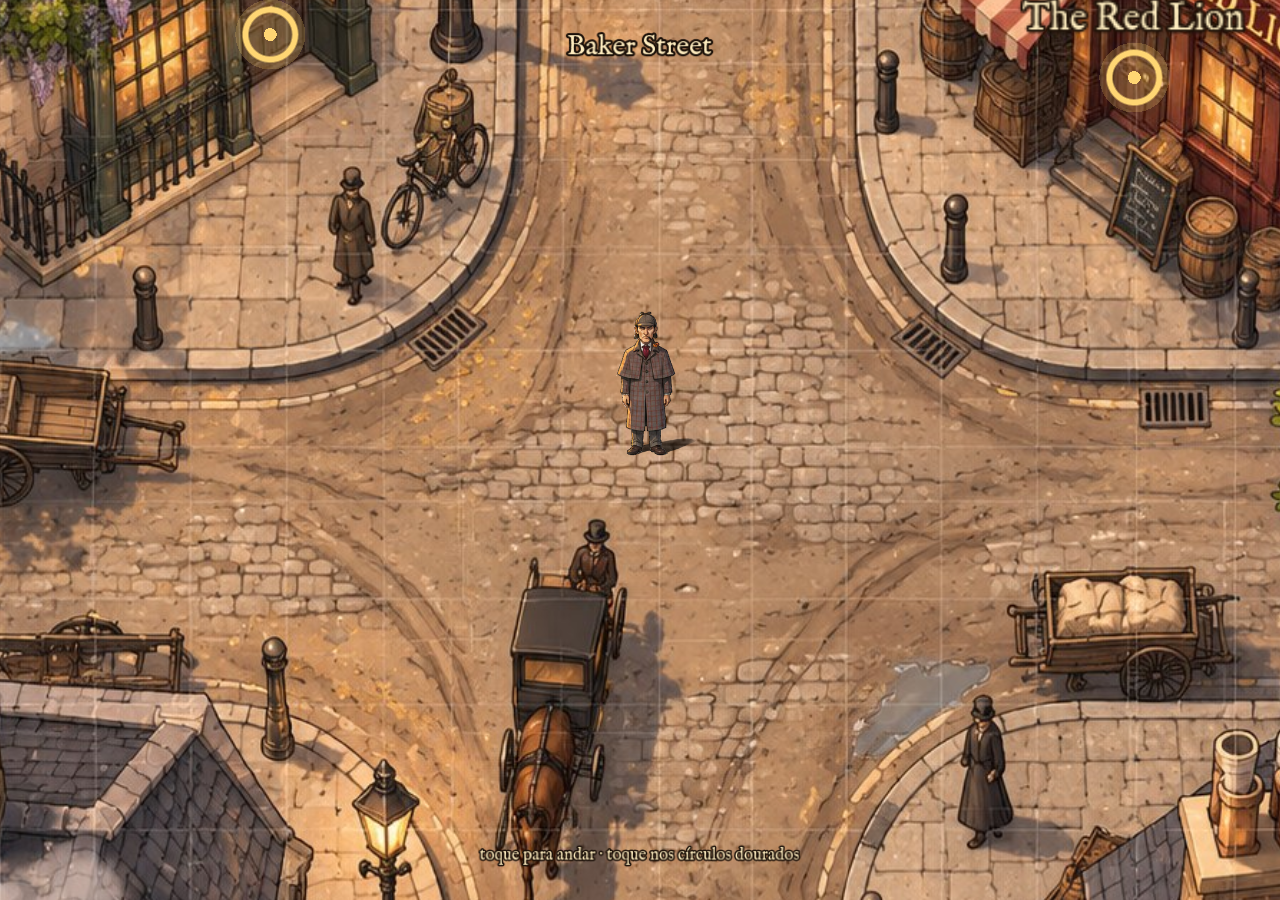
==== prototipo/godot/index.html @ 5f7d4173 "Primeiro protótipo no Godot 4.3: Holmes andando por Baker Street, Whitehall e Scotland Yard (toque p" ====
<!DOCTYPE html>
<html lang="en">
	<head>
		<meta charset="utf-8">
		<meta name="viewport" content="width=device-width, user-scalable=no, initial-scale=1.0">
		<title>Sherlock Holmes - Londres 1895</title>
		<style>
html, body, #canvas {
	margin: 0;
	padding: 0;
	border: 0;
}

body {
	color: white;
	background-color: black;
	overflow: hidden;
	touch-action: none;
}

#canvas {
	display: block;
}

#canvas:focus {
	outline: none;
}

#status, #status-splash, #status-progress {
	position: absolute;
	left: 0;
	right: 0;
}

#status, #status-splash {
	top: 0;
	bottom: 0;
}

#status {
	background-color: #242424;
	display: flex;
	flex-direction: column;
	justify-content: center;
	align-items: center;
	visibility: hidden;
}

#status-splash {
	max-height: 100%;
	max-width: 100%;
	margin: auto;
}

#status-progress, #status-notice {
	display: none;
}

#status-progress {
	bottom: 10%;
	width: 50%;
	margin: 0 auto;
}

#status-notice {
	background-color: #5b3943;
	border-radius: 0.5rem;
	border: 1px solid #9b3943;
	color: #e0e0e0;
	font-family: 'Noto Sans', 'Droid Sans', Arial, sans-serif;
	line-height: 1.3;
	margin: 0 2rem;
	overflow: hidden;
	padding: 1rem;
	text-align: center;
	z-index: 1;
}
		</style>
		<link id="-gd-engine-icon" rel="icon" type="image/png" href="index.icon.png" />
<link rel="apple-touch-icon" href="index.apple-touch-icon.png"/>
<meta name="apple-mobile-web-app-capable" content="yes">
	</head>
	<body>
		<canvas id="canvas">
			Your browser does not support the canvas tag.
		</canvas>

		<noscript>
			Your browser does not support JavaScript.
		</noscript>

		<div id="status">
			<img id="status-splash" src="index.png" alt="">
			<progress id="status-progress"></progress>
			<div id="status-notice"></div>
		</div>

		<script src="index.js"></script>
		<script>
const GODOT_CONFIG = {"args":[],"canvasResizePolicy":2,"ensureCrossOriginIsolationHeaders":true,"executable":"index","experimentalVK":false,"fileSizes":{"index.pck":5248800,"index.wasm":35376909},"focusCanvas":true,"gdextensionLibs":[]};
const GODOT_THREADS_ENABLED = false;
const engine = new Engine(GODOT_CONFIG);

(function () {
	const statusOverlay = document.getElementById('status');
	const statusProgress = document.getElementById('status-progress');
	const statusNotice = document.getElementById('status-notice');

	let initializing = true;
	let statusMode = '';

	function setStatusMode(mode) {
		if (statusMode === mode || !initializing) {
			return;
		}
		if (mode === 'hidden') {
			statusOverlay.remove();
			initializing = false;
			return;
		}
		statusOverlay.style.visibility = 'visible';
		statusProgress.style.display = mode === 'progress' ? 'block' : 'none';
		statusNotice.style.display = mode === 'notice' ? 'block' : 'none';
		statusMode = mode;
	}

	function setStatusNotice(text) {
		while (statusNotice.lastChild) {
			statusNotice.removeChild(statusNotice.lastChild);
		}
		const lines = text.split('\n');
		lines.forEach((line) => {
			statusNotice.appendChild(document.createTextNode(line));
			statusNotice.appendChild(document.createElement('br'));
		});
	}

	function displayFailureNotice(err) {
		console.error(err);
		if (err instanceof Error) {
			setStatusNotice(err.message);
		} else if (typeof err === 'string') {
			setStatusNotice(err);
		} else {
			setStatusNotice('An unknown error occured');
		}
		setStatusMode('notice');
		initializing = false;
	}

	const missing = Engine.getMissingFeatures({
		threads: GODOT_THREADS_ENABLED,
	});

	if (missing.length !== 0) {
		if (GODOT_CONFIG['serviceWorker'] && GODOT_CONFIG['ensureCrossOriginIsolationHeaders'] && 'serviceWorker' in navigator) {
			// There's a chance that installing the service worker would fix the issue
			Promise.race([
				navigator.serviceWorker.getRegistration().then((registration) => {
					if (registration != null) {
						return Promise.reject(new Error('Service worker already exists.'));
					}
					return registration;
				}).then(() => engine.installServiceWorker()),
				// For some reason, `getRegistration()` can stall
				new Promise((resolve) => {
					setTimeout(() => resolve(), 2000);
				}),
			]).catch((err) => {
				console.error('Error while registering service worker:', err);
			}).then(() => {
				window.location.reload();
			});
		} else {
			// Display the message as usual
			const missingMsg = 'Error\nThe following features required to run Godot projects on the Web are missing:\n';
			displayFailureNotice(missingMsg + missing.join('\n'));
		}
	} else {
		setStatusMode('progress');
		engine.startGame({
			'onProgress': function (current, total) {
				if (current > 0 && total > 0) {
					statusProgress.value = current;
					statusProgress.max = total;
				} else {
					statusProgress.removeAttribute('value');
					statusProgress.removeAttribute('max');
				}
			},
		}).then(() => {
			setStatusMode('hidden');
		}, displayFailureNotice);
	}
}());
		</script>
	</body>
</html>
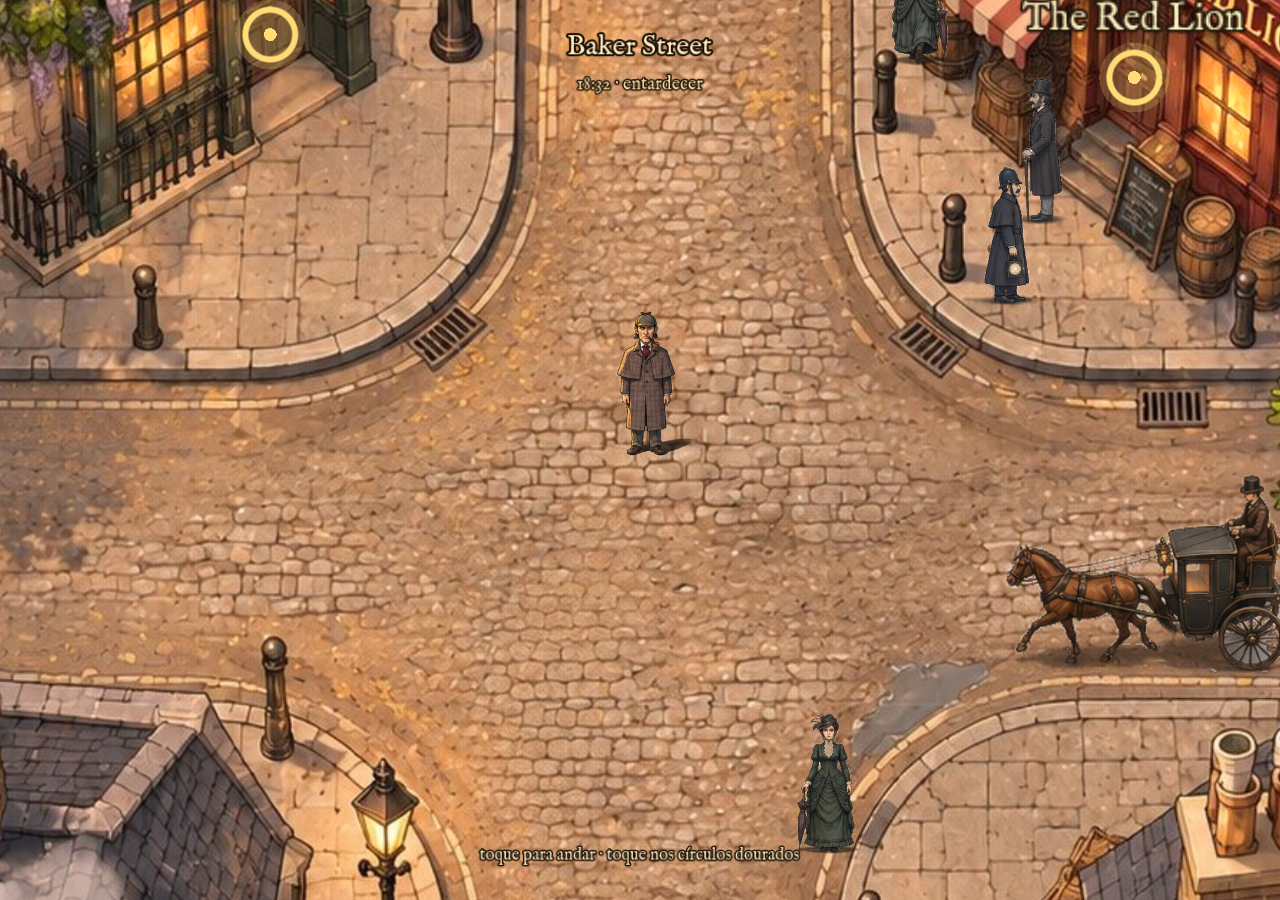
==== commit 5fb34d15: "Protótipo Godot: ruas com vida (pedestres, carruagens, anoitecer, lampiões, árvores ao vento, fumaça" ====
--- a/prototipo/godot/index.html
+++ b/prototipo/godot/index.html
@@ -97,7 +97,7 @@
 
 		<script src="index.js"></script>
 		<script>
-const GODOT_CONFIG = {"args":[],"canvasResizePolicy":2,"ensureCrossOriginIsolationHeaders":true,"executable":"index","experimentalVK":false,"fileSizes":{"index.pck":5248800,"index.wasm":35376909},"focusCanvas":true,"gdextensionLibs":[]};
+const GODOT_CONFIG = {"args":[],"canvasResizePolicy":2,"ensureCrossOriginIsolationHeaders":true,"executable":"index","experimentalVK":false,"fileSizes":{"index.pck":9853616,"index.wasm":35376909},"focusCanvas":true,"gdextensionLibs":[]};
 const GODOT_THREADS_ENABLED = false;
 const engine = new Engine(GODOT_CONFIG);
 
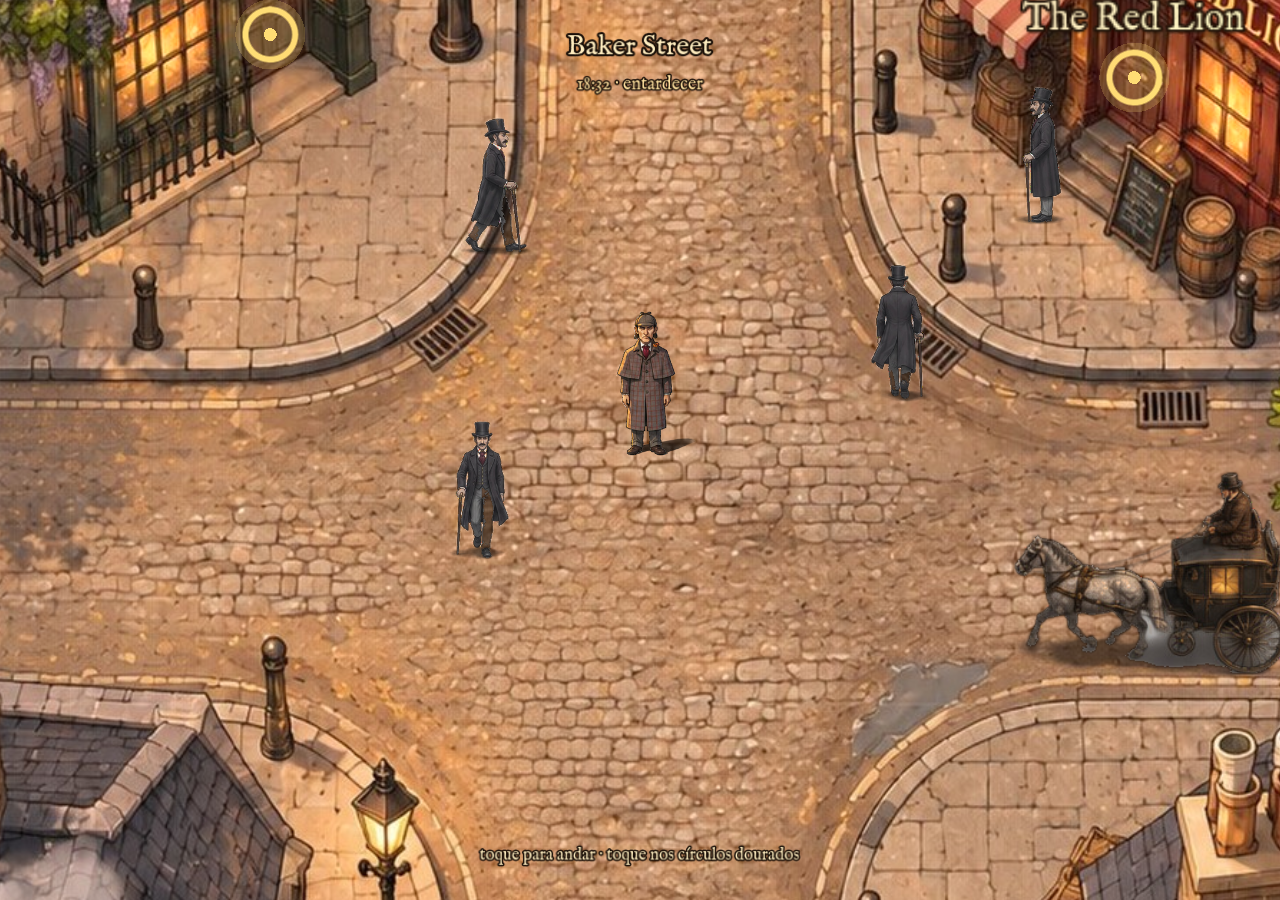
==== commit 34330714: "Protótipo Godot: passada do Holmes e objetos na frente de quem passa atrás O Holmes balança o corpo " ====
--- a/prototipo/godot/index.html
+++ b/prototipo/godot/index.html
@@ -97,7 +97,7 @@
 
 		<script src="index.js"></script>
 		<script>
-const GODOT_CONFIG = {"args":[],"canvasResizePolicy":2,"ensureCrossOriginIsolationHeaders":true,"executable":"index","experimentalVK":false,"fileSizes":{"index.pck":9853616,"index.wasm":35376909},"focusCanvas":true,"gdextensionLibs":[]};
+const GODOT_CONFIG = {"args":[],"canvasResizePolicy":2,"ensureCrossOriginIsolationHeaders":true,"executable":"index","experimentalVK":false,"fileSizes":{"index.pck":10688928,"index.wasm":35376909},"focusCanvas":true,"gdextensionLibs":[]};
 const GODOT_THREADS_ENABLED = false;
 const engine = new Engine(GODOT_CONFIG);
 
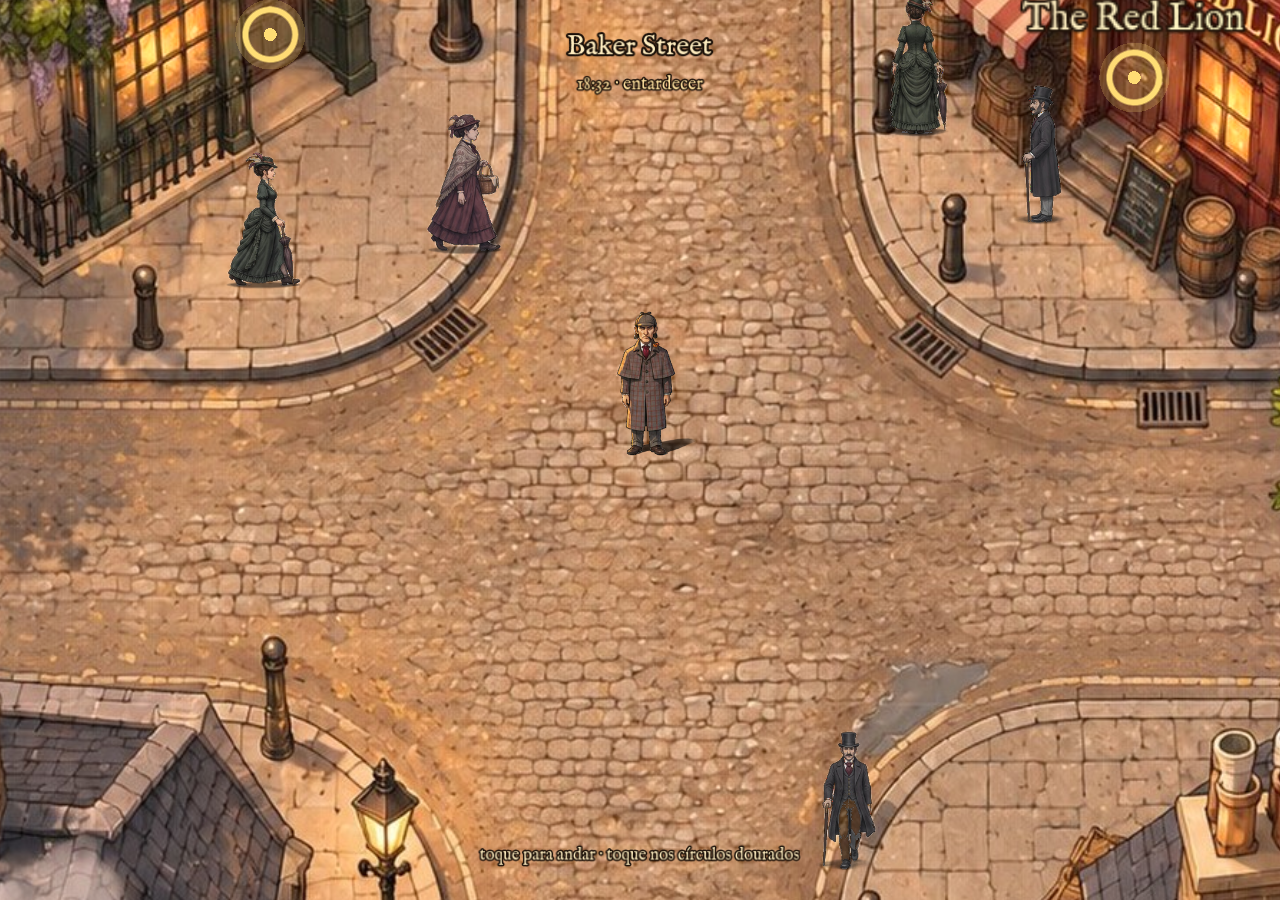
==== commit 066596ba: "Protótipo Godot: carruagens subindo a rua e nova passada do Holmes de frente Folhas novas (GPT Image" ====
--- a/prototipo/godot/index.html
+++ b/prototipo/godot/index.html
@@ -97,7 +97,7 @@
 
 		<script src="index.js"></script>
 		<script>
-const GODOT_CONFIG = {"args":[],"canvasResizePolicy":2,"ensureCrossOriginIsolationHeaders":true,"executable":"index","experimentalVK":false,"fileSizes":{"index.pck":10688928,"index.wasm":35376909},"focusCanvas":true,"gdextensionLibs":[]};
+const GODOT_CONFIG = {"args":[],"canvasResizePolicy":2,"ensureCrossOriginIsolationHeaders":true,"executable":"index","experimentalVK":false,"fileSizes":{"index.pck":11479392,"index.wasm":35376909},"focusCanvas":true,"gdextensionLibs":[]};
 const GODOT_THREADS_ENABLED = false;
 const engine = new Engine(GODOT_CONFIG);
 
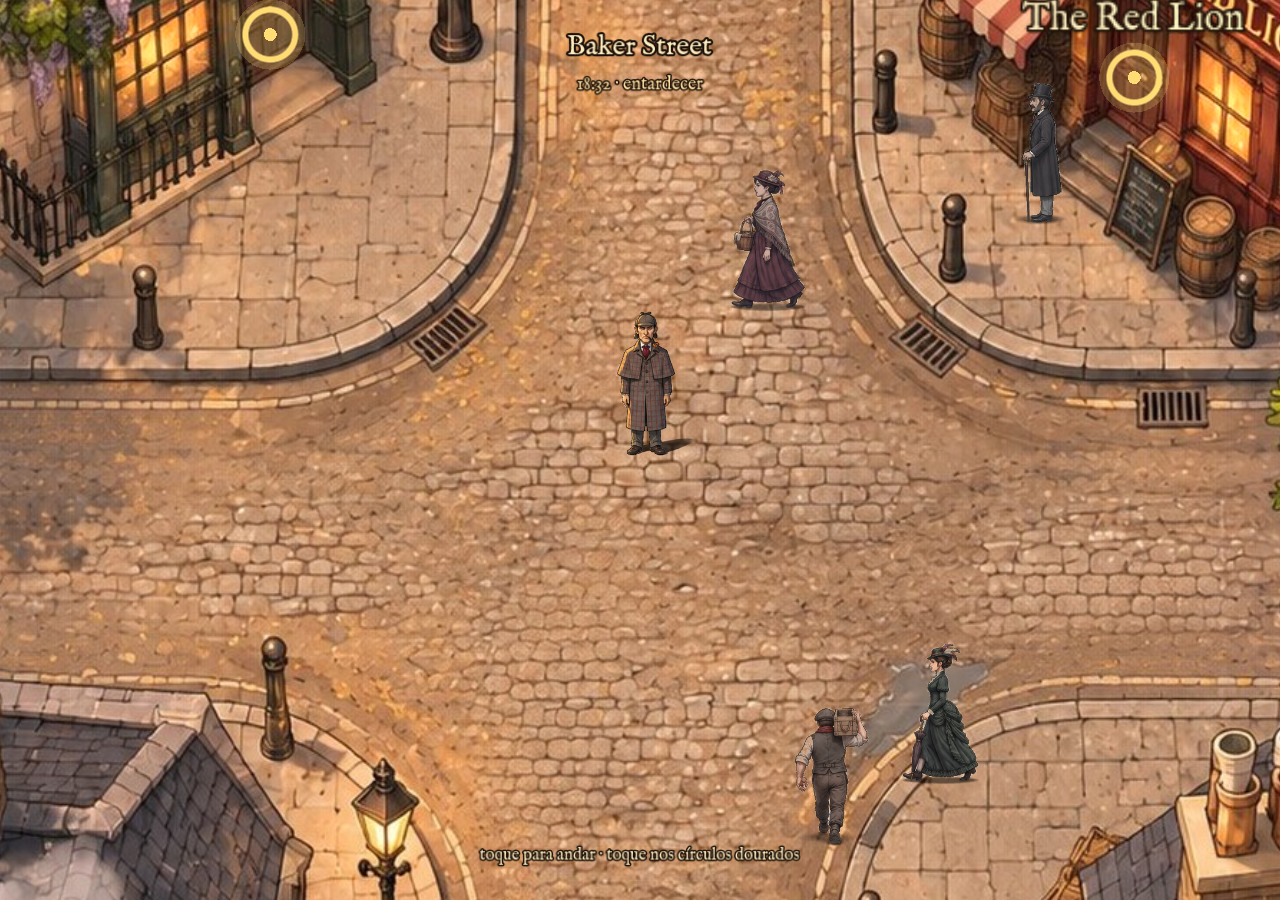
==== commit 2d1ef3dc: "Protótipo Godot: barcos navegando no Tâmisa Rio da Scotland Yard sem o barco pintado; lancha a vapor" ====
--- a/prototipo/godot/index.html
+++ b/prototipo/godot/index.html
@@ -97,7 +97,7 @@
 
 		<script src="index.js"></script>
 		<script>
-const GODOT_CONFIG = {"args":[],"canvasResizePolicy":2,"ensureCrossOriginIsolationHeaders":true,"executable":"index","experimentalVK":false,"fileSizes":{"index.pck":11479392,"index.wasm":35376909},"focusCanvas":true,"gdextensionLibs":[]};
+const GODOT_CONFIG = {"args":[],"canvasResizePolicy":2,"ensureCrossOriginIsolationHeaders":true,"executable":"index","experimentalVK":false,"fileSizes":{"index.pck":13801264,"index.wasm":35376909},"focusCanvas":true,"gdextensionLibs":[]};
 const GODOT_THREADS_ENABLED = false;
 const engine = new Engine(GODOT_CONFIG);
 
